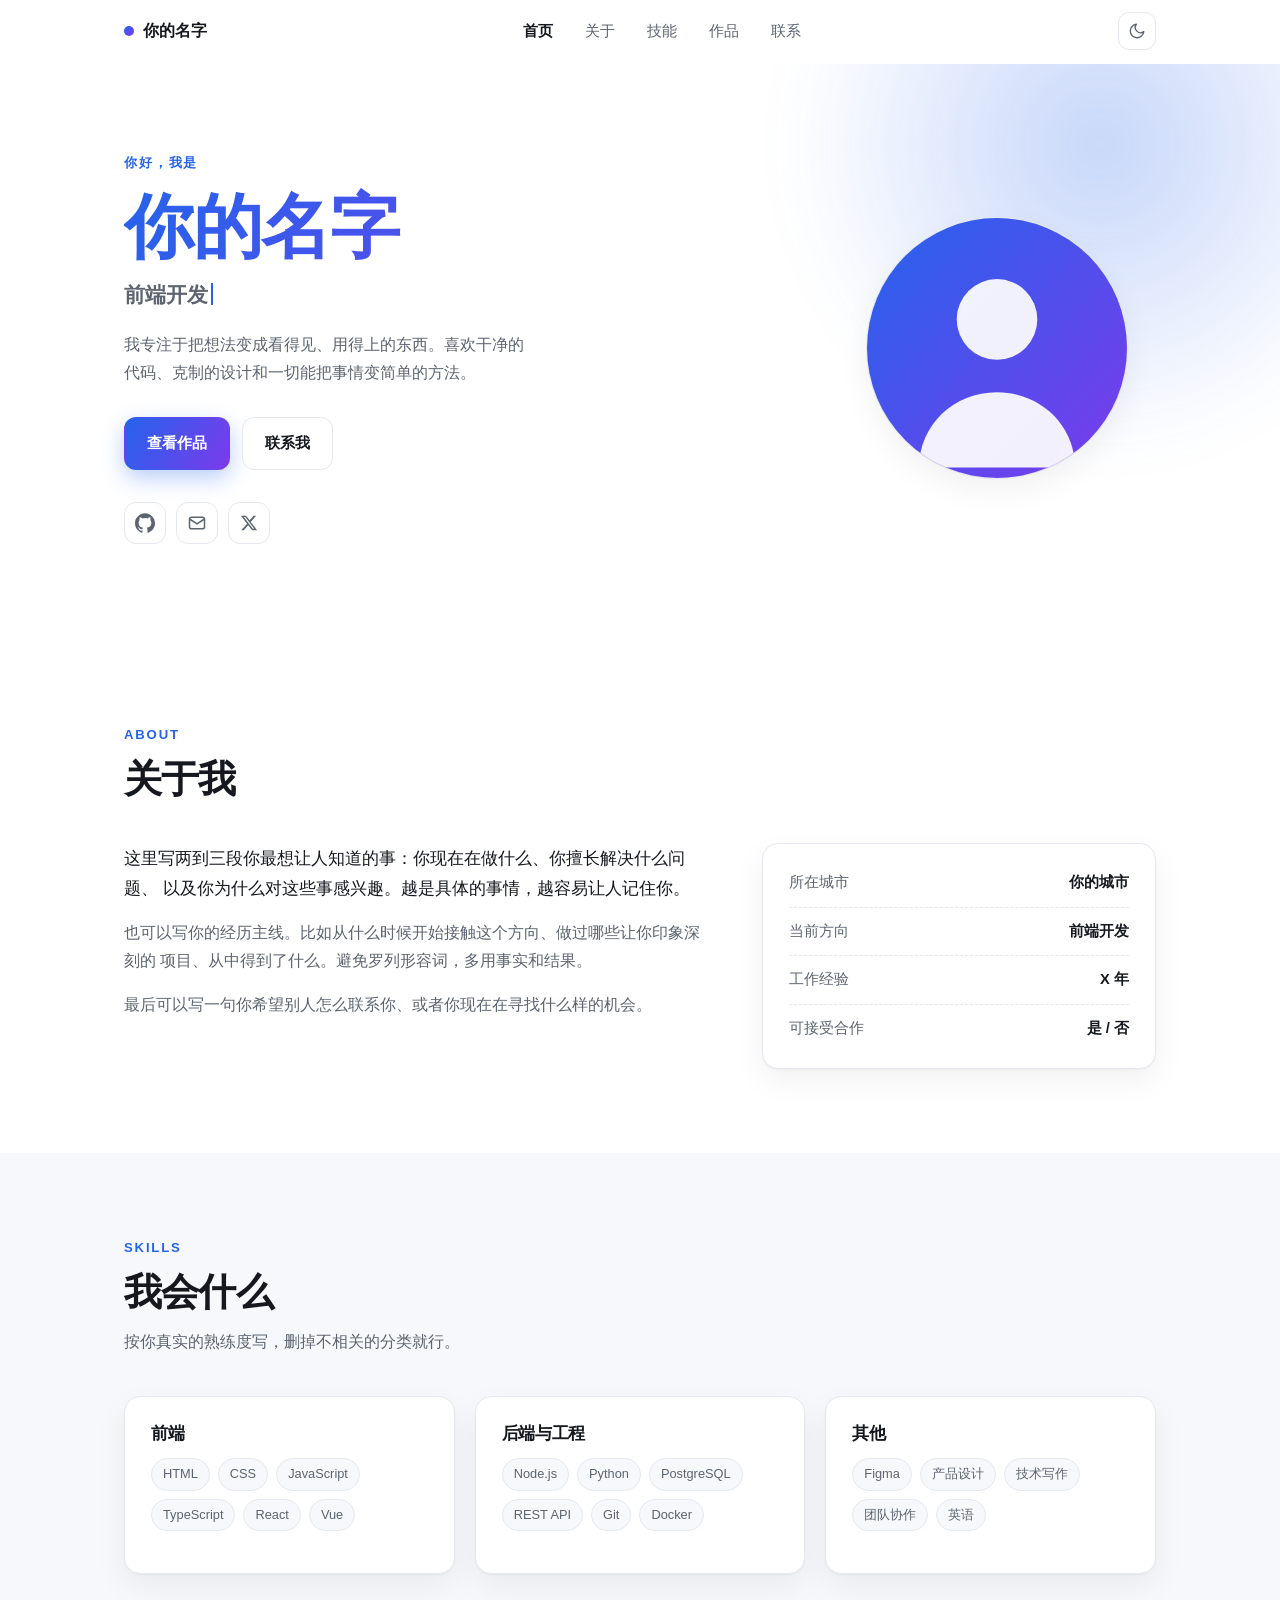
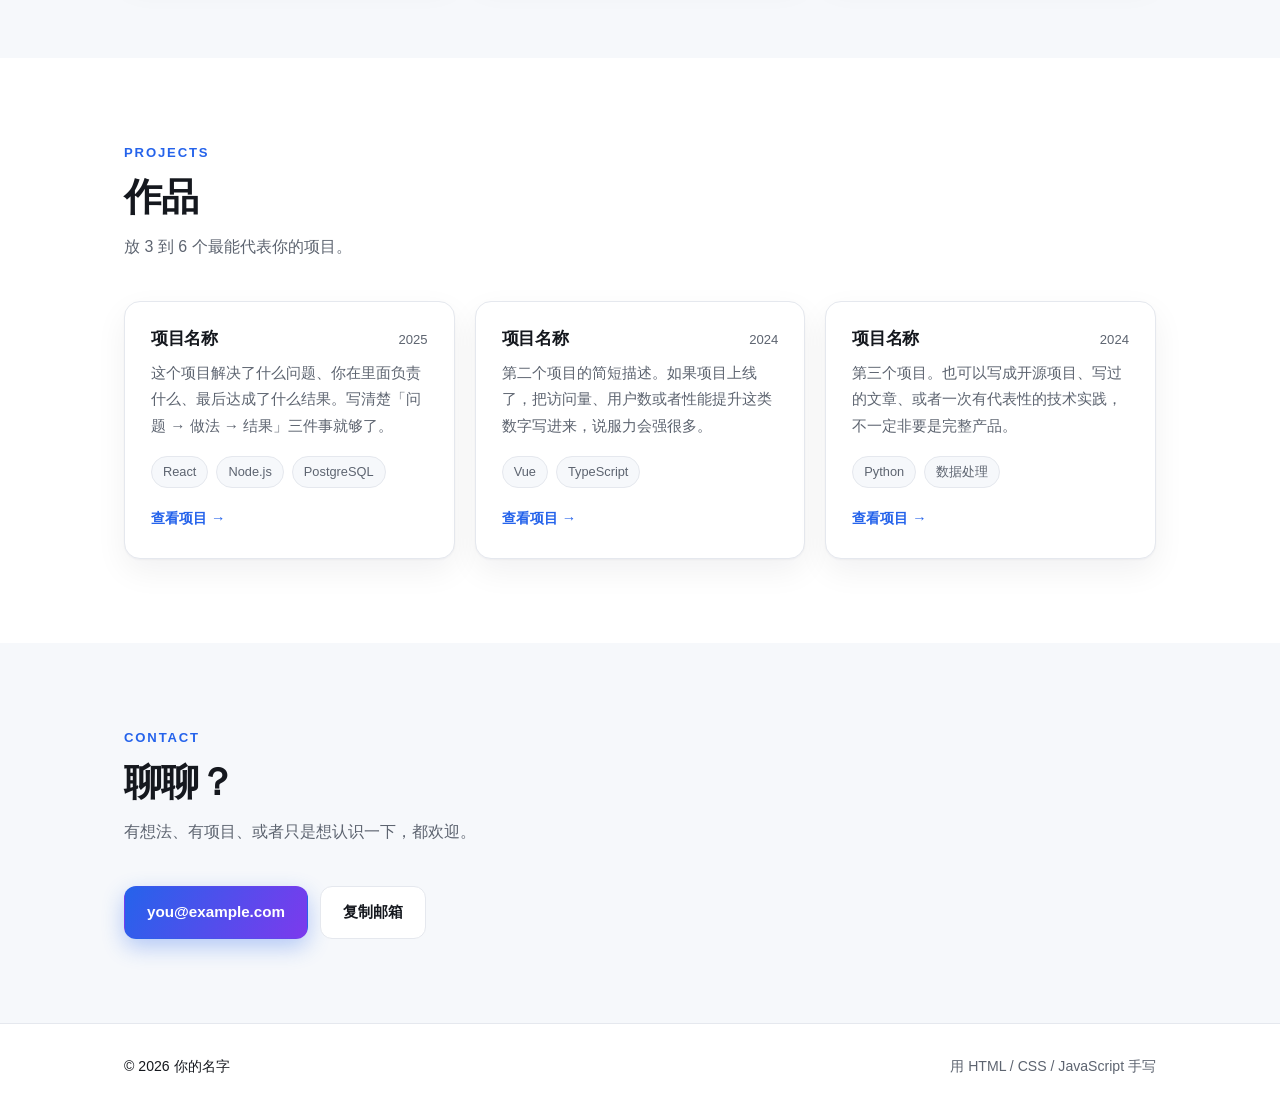
==== index.html @ 3c91c30a "个人主页：首屏、关于、技能、作品、联系方式" ====
<!DOCTYPE html>
<html lang="zh-CN">
<head>
  <meta charset="UTF-8" />
  <meta name="viewport" content="width=device-width, initial-scale=1" />

  <!-- ===== 改这里：浏览器标签页标题 & 搜索引擎描述 ===== -->
  <title>你的名字 | 个人主页</title>
  <meta name="description" content="你的名字的个人主页 —— 一句话介绍你自己。" />

  <link rel="icon" href="data:image/svg+xml,%3Csvg xmlns='http://www.w3.org/2000/svg' viewBox='0 0 100 100'%3E%3Crect width='100' height='100' rx='24' fill='%232563eb'/%3E%3Ctext x='50' y='68' font-size='56' text-anchor='middle' fill='white' font-family='sans-serif'%3EY%3C/text%3E%3C/svg%3E" />

  <link rel="stylesheet" href="styles.css" />

  <!-- 让 CSS 知道 JS 可用；没 JS 时内容直接显示，不会白屏 -->
  <script>document.documentElement.classList.add('js');</script>
</head>

<body>
  <!-- ===================== 顶部导航 ===================== -->
  <header class="site-header" id="site-header">
    <div class="container header-inner">
      <a class="brand" href="#home">
        <span class="brand-dot"></span>
        <span>你的名字</span>
      </a>

      <nav class="nav" id="nav">
        <a href="#home">首页</a>
        <a href="#about">关于</a>
        <a href="#skills">技能</a>
        <a href="#projects">作品</a>
        <a href="#contact">联系</a>
      </nav>

      <div class="header-actions">
        <button class="icon-btn" id="theme-toggle" type="button" aria-label="切换深色 / 浅色主题">
          <svg class="ico-sun" viewBox="0 0 24 24" width="18" height="18" fill="none" stroke="currentColor" stroke-width="1.8" stroke-linecap="round">
            <circle cx="12" cy="12" r="4"></circle>
            <path d="M12 2v2M12 20v2M4.9 4.9l1.4 1.4M17.7 17.7l1.4 1.4M2 12h2M20 12h2M4.9 19.1l1.4-1.4M17.7 6.3l1.4-1.4"></path>
          </svg>
          <svg class="ico-moon" viewBox="0 0 24 24" width="18" height="18" fill="none" stroke="currentColor" stroke-width="1.8" stroke-linecap="round" stroke-linejoin="round">
            <path d="M21 12.8A9 9 0 1 1 11.2 3a7 7 0 0 0 9.8 9.8z"></path>
          </svg>
        </button>

        <button class="icon-btn menu-btn" id="menu-toggle" type="button" aria-label="展开菜单" aria-expanded="false">
          <svg viewBox="0 0 24 24" width="20" height="20" fill="none" stroke="currentColor" stroke-width="1.8" stroke-linecap="round">
            <path d="M4 7h16M4 12h16M4 17h16"></path>
          </svg>
        </button>
      </div>
    </div>
  </header>

  <main>
    <!-- ===================== 首屏 ===================== -->
    <section class="hero" id="home">
      <div class="hero-glow" aria-hidden="true"></div>

      <div class="container hero-inner">
        <div class="hero-text">
          <p class="eyebrow">你好，我是</p>

          <!-- 改成你的名字 -->
          <h1 class="hero-title">你的名字</h1>

          <!-- data-words 用 | 分隔，会轮流打字显示 -->
          <p class="hero-sub">
            <span id="typed" data-words="前端开发|独立开发者|终身学习者">前端开发</span><span class="caret" aria-hidden="true"></span>
          </p>

          <!-- 一句话自我介绍 -->
          <p class="hero-desc">
            我专注于把想法变成看得见、用得上的东西。喜欢干净的代码、克制的设计和一切能把事情变简单的方法。
          </p>

          <div class="hero-actions">
            <a class="btn btn-primary" href="#projects">查看作品</a>
            <a class="btn btn-ghost" href="#contact">联系我</a>
          </div>

          <!-- ===== 社交链接：不需要的直接删掉整行 <li> ===== -->
          <ul class="socials">
            <li>
              <a href="https://github.com/yourname" target="_blank" rel="noopener" aria-label="GitHub" title="GitHub">
                <svg viewBox="0 0 24 24" width="20" height="20" fill="currentColor">
                  <path d="M12 .297c-6.63 0-12 5.373-12 12 0 5.303 3.438 9.8 8.205 11.385.6.113.82-.258.82-.577 0-.285-.01-1.04-.015-2.04-3.338.724-4.042-1.61-4.042-1.61C4.422 18.07 3.633 17.7 3.633 17.7c-1.087-.744.084-.729.084-.729 1.205.084 1.838 1.236 1.838 1.236 1.07 1.835 2.809 1.305 3.495.998.108-.776.417-1.305.76-1.605-2.665-.3-5.466-1.332-5.466-5.93 0-1.31.465-2.38 1.235-3.22-.135-.303-.54-1.523.105-3.176 0 0 1.005-.322 3.3 1.23a11.5 11.5 0 0 1 3-.405c1.02.006 2.04.138 3 .405 2.28-1.552 3.285-1.23 3.285-1.23.645 1.653.24 2.873.12 3.176.765.84 1.23 1.91 1.23 3.22 0 4.61-2.805 5.625-5.475 5.92.42.36.81 1.096.81 2.22 0 1.606-.015 2.896-.015 3.286 0 .315.21.69.825.57C20.565 22.092 24 17.592 24 12.297c0-6.627-5.373-12-12-12"/>
                </svg>
              </a>
            </li>
            <li>
              <a href="mailto:you@example.com" aria-label="邮箱" title="邮箱">
                <svg viewBox="0 0 24 24" width="20" height="20" fill="none" stroke="currentColor" stroke-width="1.8" stroke-linecap="round" stroke-linejoin="round">
                  <rect x="3" y="5" width="18" height="14" rx="2.5"></rect>
                  <path d="M3.5 7.5 12 13l8.5-5.5"></path>
                </svg>
              </a>
            </li>
            <li>
              <a href="https://x.com/yourname" target="_blank" rel="noopener" aria-label="X" title="X">
                <svg viewBox="0 0 24 24" width="18" height="18" fill="currentColor">
                  <path d="M18.244 2.25h3.308l-7.227 8.26 8.502 11.24H16.17l-5.214-6.817L4.99 21.75H1.68l7.73-8.835L1.254 2.25H8.08l4.713 6.231 5.45-6.231zm-1.161 17.52h1.833L7.084 4.126H5.117l11.966 15.644z"/>
                </svg>
              </a>
            </li>
          </ul>
        </div>

        <!-- 想换成真人照片：把 src 改成 avatar.jpg 即可 -->
        <div class="hero-media">
          <img
            class="avatar"
            alt="头像"
            src="data:image/svg+xml,%3Csvg xmlns='http://www.w3.org/2000/svg' viewBox='0 0 200 200'%3E%3Cdefs%3E%3ClinearGradient id='g' x1='0' y1='0' x2='1' y2='1'%3E%3Cstop offset='0' stop-color='%232563eb'/%3E%3Cstop offset='1' stop-color='%237c3aed'/%3E%3C/linearGradient%3E%3C/defs%3E%3Crect width='200' height='200' fill='url(%23g)'/%3E%3Ccircle cx='100' cy='78' r='31' fill='white' fill-opacity='.92'/%3E%3Cpath d='M40 192c0-33 27-58 60-58s60 25 60 58z' fill='white' fill-opacity='.92'/%3E%3C/svg%3E"
          />
        </div>
      </div>
    </section>

    <!-- ===================== 关于我 ===================== -->
    <section class="section" id="about">
      <div class="container">
        <header class="section-head reveal">
          <p class="eyebrow">About</p>
          <h2>关于我</h2>
        </header>

        <div class="about-grid">
          <div class="about-body reveal">
            <p>
              这里写两到三段你最想让人知道的事：你现在在做什么、你擅长解决什么问题、
              以及你为什么对这些事感兴趣。越是具体的事情，越容易让人记住你。
            </p>
            <p>
              也可以写你的经历主线。比如从什么时候开始接触这个方向、做过哪些让你印象深刻的
              项目、从中得到了什么。避免罗列形容词，多用事实和结果。
            </p>
            <p>
              最后可以写一句你希望别人怎么联系你、或者你现在在寻找什么样的机会。
            </p>
          </div>

          <dl class="facts reveal">
            <div><dt>所在城市</dt><dd>你的城市</dd></div>
            <div><dt>当前方向</dt><dd>前端开发</dd></div>
            <div><dt>工作经验</dt><dd>X 年</dd></div>
            <div><dt>可接受合作</dt><dd>是 / 否</dd></div>
          </dl>
        </div>
      </div>
    </section>

    <!-- ===================== 技能 ===================== -->
    <section class="section section-alt" id="skills">
      <div class="container">
        <header class="section-head reveal">
          <p class="eyebrow">Skills</p>
          <h2>我会什么</h2>
          <p class="lead">按你真实的熟练度写，删掉不相关的分类就行。</p>
        </header>

        <div class="cards">
          <article class="card reveal">
            <h3>前端</h3>
            <ul class="chips">
              <li>HTML</li><li>CSS</li><li>JavaScript</li><li>TypeScript</li><li>React</li><li>Vue</li>
            </ul>
          </article>

          <article class="card reveal">
            <h3>后端与工程</h3>
            <ul class="chips">
              <li>Node.js</li><li>Python</li><li>PostgreSQL</li><li>REST API</li><li>Git</li><li>Docker</li>
            </ul>
          </article>

          <article class="card reveal">
            <h3>其他</h3>
            <ul class="chips">
              <li>Figma</li><li>产品设计</li><li>技术写作</li><li>团队协作</li><li>英语</li>
            </ul>
          </article>
        </div>
      </div>
    </section>

    <!-- ===================== 作品 ===================== -->
    <section class="section" id="projects">
      <div class="container">
        <header class="section-head reveal">
          <p class="eyebrow">Projects</p>
          <h2>作品</h2>
          <p class="lead">放 3 到 6 个最能代表你的项目。</p>
        </header>

        <div class="cards">
          <article class="card project reveal">
            <div class="project-top">
              <h3>项目名称</h3>
              <span class="year">2025</span>
            </div>
            <p>这个项目解决了什么问题、你在里面负责什么、最后达成了什么结果。写清楚「问题 → 做法 → 结果」三件事就够了。</p>
            <ul class="chips">
              <li>React</li><li>Node.js</li><li>PostgreSQL</li>
            </ul>
            <a class="card-link" href="#" target="_blank" rel="noopener">查看项目 →</a>
          </article>

          <article class="card project reveal">
            <div class="project-top">
              <h3>项目名称</h3>
              <span class="year">2024</span>
            </div>
            <p>第二个项目的简短描述。如果项目上线了，把访问量、用户数或者性能提升这类数字写进来，说服力会强很多。</p>
            <ul class="chips">
              <li>Vue</li><li>TypeScript</li>
            </ul>
            <a class="card-link" href="#" target="_blank" rel="noopener">查看项目 →</a>
          </article>

          <article class="card project reveal">
            <div class="project-top">
              <h3>项目名称</h3>
              <span class="year">2024</span>
            </div>
            <p>第三个项目。也可以写成开源项目、写过的文章、或者一次有代表性的技术实践，不一定非要是完整产品。</p>
            <ul class="chips">
              <li>Python</li><li>数据处理</li>
            </ul>
            <a class="card-link" href="#" target="_blank" rel="noopener">查看项目 →</a>
          </article>
        </div>
      </div>
    </section>

    <!-- ===================== 联系 ===================== -->
    <section class="section section-alt" id="contact">
      <div class="container">
        <header class="section-head reveal">
          <p class="eyebrow">Contact</p>
          <h2>聊聊？</h2>
          <p class="lead">有想法、有项目、或者只是想认识一下，都欢迎。</p>
        </header>

        <div class="contact-actions reveal">
          <a class="btn btn-primary" href="mailto:you@example.com">you@example.com</a>
          <button class="btn btn-ghost" id="copy-email" type="button" data-email="you@example.com">复制邮箱</button>
        </div>
      </div>
    </section>
  </main>

  <!-- ===================== 页脚 ===================== -->
  <footer class="site-footer">
    <div class="container footer-inner">
      <p>© <span id="year"></span> 你的名字</p>
      <p class="muted">用 HTML / CSS / JavaScript 手写</p>
    </div>
  </footer>

  <script src="script.js"></script>
</body>
</html>
---- styles.css ----
/* ============================================================
   主题变量 —— 想换配色，改这里的颜色值就行
   ============================================================ */
:root {
  --bg:        #ffffff;
  --bg-alt:    #f6f8fb;
  --surface:   #ffffff;
  --text:      #15181e;
  --muted:     #5d6470;
  --border:    #e5e8ee;
  --accent:    #2563eb;
  --accent-2:  #7c3aed;
  --shadow:    0 1px 2px rgba(16, 24, 40, .04), 0 12px 32px rgba(16, 24, 40, .06);
  --radius:    16px;
  --header-h:  64px;
}

html[data-theme="dark"] {
  --bg:        #0c1016;
  --bg-alt:    #111721;
  --surface:   #151c27;
  --text:      #e7edf5;
  --muted:     #98a2b3;
  --border:    #232c3a;
  --accent:    #6ea8fe;
  --accent-2:  #b18cff;
  --shadow:    0 1px 2px rgba(0, 0, 0, .3), 0 14px 36px rgba(0, 0, 0, .35);
}

/* ============================================================
   基础
   ============================================================ */
*, *::before, *::after { box-sizing: border-box; }

html {
  scroll-behavior: smooth;
  -webkit-text-size-adjust: 100%;
}

body {
  margin: 0;
  background: var(--bg);
  color: var(--text);
  font-family: -apple-system, BlinkMacSystemFont, "Segoe UI", "PingFang SC",
               "Hiragino Sans GB", "Microsoft YaHei", "Noto Sans SC", sans-serif;
  font-size: 16px;
  line-height: 1.75;
  -webkit-font-smoothing: antialiased;
  transition: background .3s ease, color .3s ease;
}

img { max-width: 100%; display: block; }
a { color: inherit; text-decoration: none; }

h1, h2, h3 { line-height: 1.25; margin: 0; letter-spacing: -.02em; }

.container {
  width: 100%;
  max-width: 1080px;
  margin: 0 auto;
  padding: 0 24px;
}

.muted { color: var(--muted); }

.eyebrow {
  margin: 0 0 8px;
  font-size: .82rem;
  font-weight: 600;
  letter-spacing: .14em;
  text-transform: uppercase;
  color: var(--accent);
}

/* ============================================================
   顶部导航
   ============================================================ */
.site-header {
  position: sticky;
  top: 0;
  z-index: 50;
  height: var(--header-h);
  display: flex;
  align-items: center;
  backdrop-filter: saturate(180%) blur(12px);
  background: color-mix(in srgb, var(--bg) 78%, transparent);
  border-bottom: 1px solid transparent;
  transition: border-color .3s ease, background .3s ease;
}

.site-header.scrolled { border-bottom-color: var(--border); }

.header-inner {
  display: flex;
  align-items: center;
  justify-content: space-between;
  gap: 16px;
}

.brand {
  display: inline-flex;
  align-items: center;
  gap: 9px;
  font-weight: 700;
  letter-spacing: -.01em;
}

.brand-dot {
  width: 10px;
  height: 10px;
  border-radius: 50%;
  background: linear-gradient(135deg, var(--accent), var(--accent-2));
}

.nav {
  display: flex;
  gap: 4px;
}

.nav a {
  position: relative;
  padding: 8px 14px;
  border-radius: 10px;
  font-size: .94rem;
  color: var(--muted);
  transition: color .2s ease, background .2s ease;
}

.nav a:hover { color: var(--text); background: var(--bg-alt); }
.nav a.active { color: var(--text); font-weight: 600; }

.header-actions { display: flex; gap: 8px; }

.icon-btn {
  display: inline-flex;
  align-items: center;
  justify-content: center;
  width: 38px;
  height: 38px;
  padding: 0;
  border: 1px solid var(--border);
  border-radius: 11px;
  background: var(--surface);
  color: var(--muted);
  cursor: pointer;
  transition: color .2s ease, border-color .2s ease, transform .2s ease;
}

.icon-btn:hover { color: var(--text); border-color: color-mix(in srgb, var(--accent) 45%, var(--border)); }
.icon-btn:active { transform: scale(.94); }

/* 主题按钮：浅色显示月亮（点了变深色），深色显示太阳 */
.ico-sun { display: none; }
html[data-theme="dark"] .ico-sun { display: block; }
html[data-theme="dark"] .ico-moon { display: none; }

.menu-btn { display: none; }

/* ============================================================
   首屏
   ============================================================ */
.hero {
  position: relative;
  overflow: hidden;
  padding: 88px 0 96px;
  scroll-margin-top: var(--header-h);
}

.hero-glow {
  position: absolute;
  top: -280px;
  right: -180px;
  width: 720px;
  height: 720px;
  border-radius: 50%;
  background: radial-gradient(circle at center,
              color-mix(in srgb, var(--accent) 26%, transparent) 0%,
              transparent 62%);
  filter: blur(24px);
  pointer-events: none;
}

.hero-inner {
  position: relative;
  display: grid;
  grid-template-columns: 1.35fr .65fr;
  align-items: center;
  gap: 56px;
}

.hero-title {
  margin: 0 0 6px;
  font-size: clamp(2.6rem, 6.2vw, 4.4rem);
  font-weight: 800;
  background: linear-gradient(120deg, var(--accent), var(--accent-2));
  -webkit-background-clip: text;
  background-clip: text;
  color: transparent;
}

.hero-sub {
  margin: 0 0 18px;
  font-size: clamp(1.05rem, 2vw, 1.3rem);
  font-weight: 600;
  color: var(--muted);
  min-height: 1.6em;
}

.caret {
  display: inline-block;
  width: 2px;
  height: 1.05em;
  margin-left: 3px;
  vertical-align: -.14em;
  background: var(--accent);
  animation: blink 1s steps(2, start) infinite;
}

@keyframes blink { to { opacity: 0; } }

.hero-desc {
  max-width: 46ch;
  margin: 0 0 30px;
  color: var(--muted);
}

.hero-actions { display: flex; flex-wrap: wrap; gap: 12px; margin-bottom: 32px; }

/* 按钮 */
.btn {
  display: inline-flex;
  align-items: center;
  justify-content: center;
  gap: 8px;
  padding: 12px 22px;
  border: 1px solid transparent;
  border-radius: 12px;
  font: inherit;
  font-size: .95rem;
  font-weight: 600;
  cursor: pointer;
  transition: transform .18s ease, box-shadow .22s ease, background .22s ease, border-color .22s ease;
}

.btn-primary {
  background: linear-gradient(120deg, var(--accent), var(--accent-2));
  color: #fff;
  box-shadow: 0 8px 22px color-mix(in srgb, var(--accent) 32%, transparent);
}

.btn-primary:hover { transform: translateY(-2px); box-shadow: 0 12px 28px color-mix(in srgb, var(--accent) 40%, transparent); }

.btn-ghost {
  background: var(--surface);
  border-color: var(--border);
  color: var(--text);
}

.btn-ghost:hover { transform: translateY(-2px); border-color: color-mix(in srgb, var(--accent) 45%, var(--border)); }

/* 社交图标 */
.socials {
  display: flex;
  gap: 10px;
  padding: 0;
  margin: 0;
  list-style: none;
}

.socials a {
  display: inline-flex;
  align-items: center;
  justify-content: center;
  width: 42px;
  height: 42px;
  border: 1px solid var(--border);
  border-radius: 12px;
  color: var(--muted);
  background: var(--surface);
  transition: color .2s ease, transform .2s ease, border-color .2s ease, box-shadow .2s ease;
}

.socials a:hover {
  color: var(--accent);
  transform: translateY(-3px);
  border-color: color-mix(in srgb, var(--accent) 45%, var(--border));
  box-shadow: var(--shadow);
}

/* 头像 */
.hero-media { display: flex; justify-content: center; }

.avatar {
  width: min(260px, 62vw);
  aspect-ratio: 1;
  object-fit: cover;
  border-radius: 50%;
  box-shadow: 0 0 0 1px var(--border), var(--shadow);
}

/* ============================================================
   通用区块
   ============================================================ */
.section {
  padding: 84px 0;
  scroll-margin-top: var(--header-h);
}

.section-alt { background: var(--bg-alt); }

.section-head { margin-bottom: 40px; }
.section-head h2 { font-size: clamp(1.7rem, 3.6vw, 2.4rem); font-weight: 800; }
.section-head .lead { margin: 12px 0 0; color: var(--muted); max-width: 56ch; }

/* 关于我 */
.about-grid {
  display: grid;
  grid-template-columns: 1.5fr 1fr;
  gap: 48px;
  align-items: start;
}

.about-body p { margin: 0 0 16px; color: var(--muted); }
.about-body p:first-child { color: var(--text); font-size: 1.08rem; }

.facts {
  margin: 0;
  padding: 26px;
  border: 1px solid var(--border);
  border-radius: var(--radius);
  background: var(--surface);
  box-shadow: var(--shadow);
}

.facts > div {
  display: flex;
  justify-content: space-between;
  gap: 16px;
  padding: 11px 0;
  border-bottom: 1px dashed var(--border);
}

.facts > div:last-child { border-bottom: 0; padding-bottom: 0; }
.facts > div:first-child { padding-top: 0; }

.facts dt { color: var(--muted); font-size: .92rem; }
.facts dd { margin: 0; font-weight: 600; font-size: .92rem; }

/* 卡片网格 */
.cards {
  display: grid;
  grid-template-columns: repeat(auto-fit, minmax(260px, 1fr));
  gap: 20px;
}

.card {
  padding: 26px;
  border: 1px solid var(--border);
  border-radius: var(--radius);
  background: var(--surface);
  box-shadow: var(--shadow);
  transition: transform .25s ease, border-color .25s ease;
}

.card:hover { transform: translateY(-4px); border-color: color-mix(in srgb, var(--accent) 38%, var(--border)); }
.card h3 { font-size: 1.08rem; margin-bottom: 14px; }
.card p { margin: 0 0 16px; color: var(--muted); font-size: .95rem; }

.project-top {
  display: flex;
  align-items: baseline;
  justify-content: space-between;
  gap: 12px;
}

.project-top h3 { margin-bottom: 10px; }
.year { color: var(--muted); font-size: .82rem; font-variant-numeric: tabular-nums; }

.chips {
  display: flex;
  flex-wrap: wrap;
  gap: 8px;
  padding: 0;
  margin: 0 0 16px;
  list-style: none;
}

.chips li {
  padding: 4px 11px;
  border: 1px solid var(--border);
  border-radius: 999px;
  background: var(--bg-alt);
  font-size: .8rem;
  color: var(--muted);
}

.card-link {
  font-size: .9rem;
  font-weight: 600;
  color: var(--accent);
}

.card-link:hover { text-decoration: underline; }

/* 联系 */
.contact-actions { display: flex; flex-wrap: wrap; gap: 12px; }

/* ============================================================
   页脚
   ============================================================ */
.site-footer {
  border-top: 1px solid var(--border);
  padding: 30px 0;
}

.footer-inner {
  display: flex;
  align-items: center;
  justify-content: space-between;
  gap: 12px;
  flex-wrap: wrap;
  font-size: .88rem;
}

.footer-inner p { margin: 0; }

/* ============================================================
   滚动出现动画
   注意：只有 JS 可用时（html.js）才隐藏元素。
   否则脚本没跑起来，下半页会一直看不见。
   ============================================================ */
html.js .reveal {
  opacity: 0;
  transform: translateY(22px);
  transition: opacity .7s cubic-bezier(.22,.61,.36,1), transform .7s cubic-bezier(.22,.61,.36,1);
}

html.js .reveal.in { opacity: 1; transform: none; }

/* ============================================================
   响应式
   ============================================================ */
@media (max-width: 860px) {
  .hero { padding: 56px 0 72px; }

  .hero-inner {
    grid-template-columns: 1fr;
    gap: 36px;
    text-align: center;
  }

  .hero-media { order: -1; }
  .hero-desc { margin-inline: auto; }
  .hero-actions, .socials { justify-content: center; }

  .about-grid { grid-template-columns: 1fr; gap: 28px; }

  .menu-btn { display: inline-flex; }

  .nav {
    position: absolute;
    top: calc(var(--header-h) + 8px);
    right: 24px;
    left: 24px;
    flex-direction: column;
    gap: 2px;
    padding: 10px;
    border: 1px solid var(--border);
    border-radius: var(--radius);
    background: var(--surface);
    box-shadow: var(--shadow);
    opacity: 0;
    transform: translateY(-8px);
    pointer-events: none;
    transition: opacity .2s ease, transform .2s ease;
  }

  .nav.open { opacity: 1; transform: none; pointer-events: auto; }
  .nav a { padding: 11px 14px; border-radius: 10px; }
}

@media (max-width: 520px) {
  .section { padding: 62px 0; }
  .container { padding: 0 18px; }
  .card { padding: 22px; }
}

/* 尊重系统「减少动态效果」设置 */
@media (prefers-reduced-motion: reduce) {
  html { scroll-behavior: auto; }
  *, *::before, *::after {
    animation-duration: .001ms !important;
    transition-duration: .001ms !important;
  }
  html.js .reveal { opacity: 1; transform: none; }
}
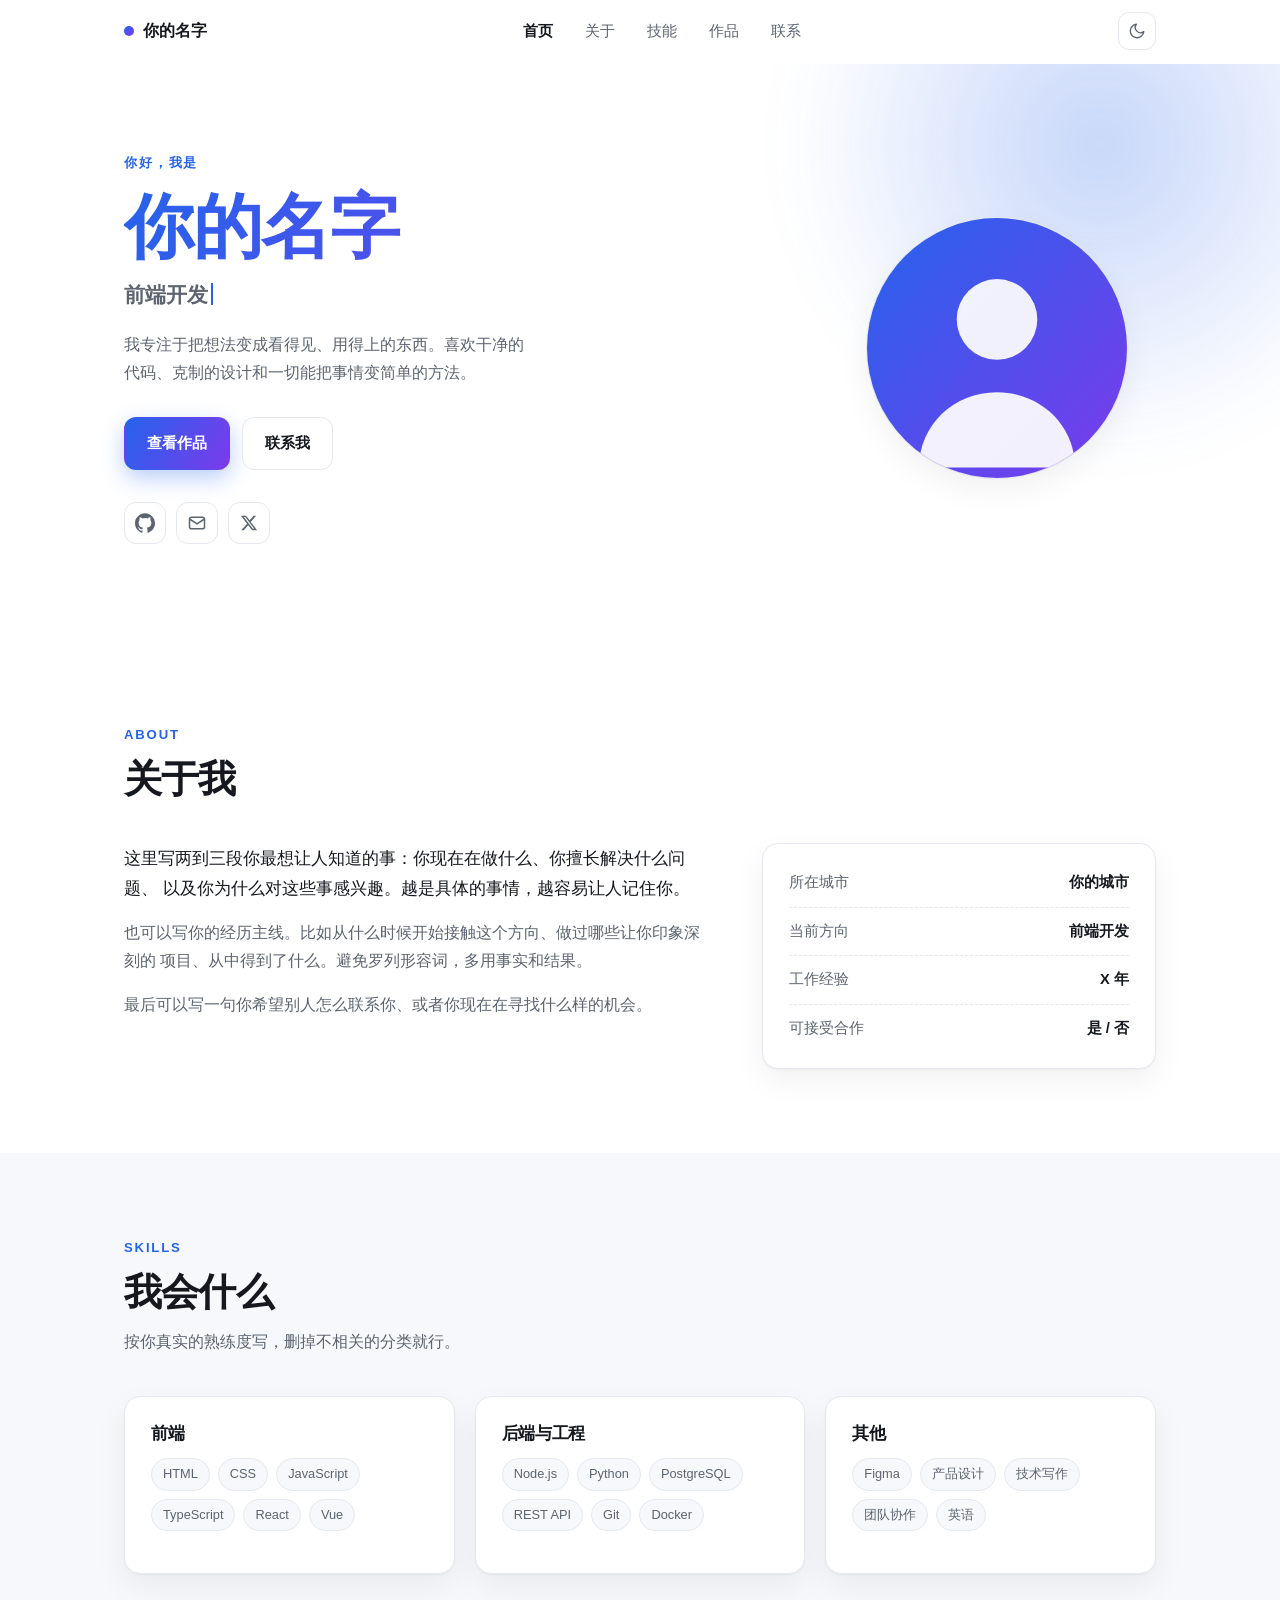
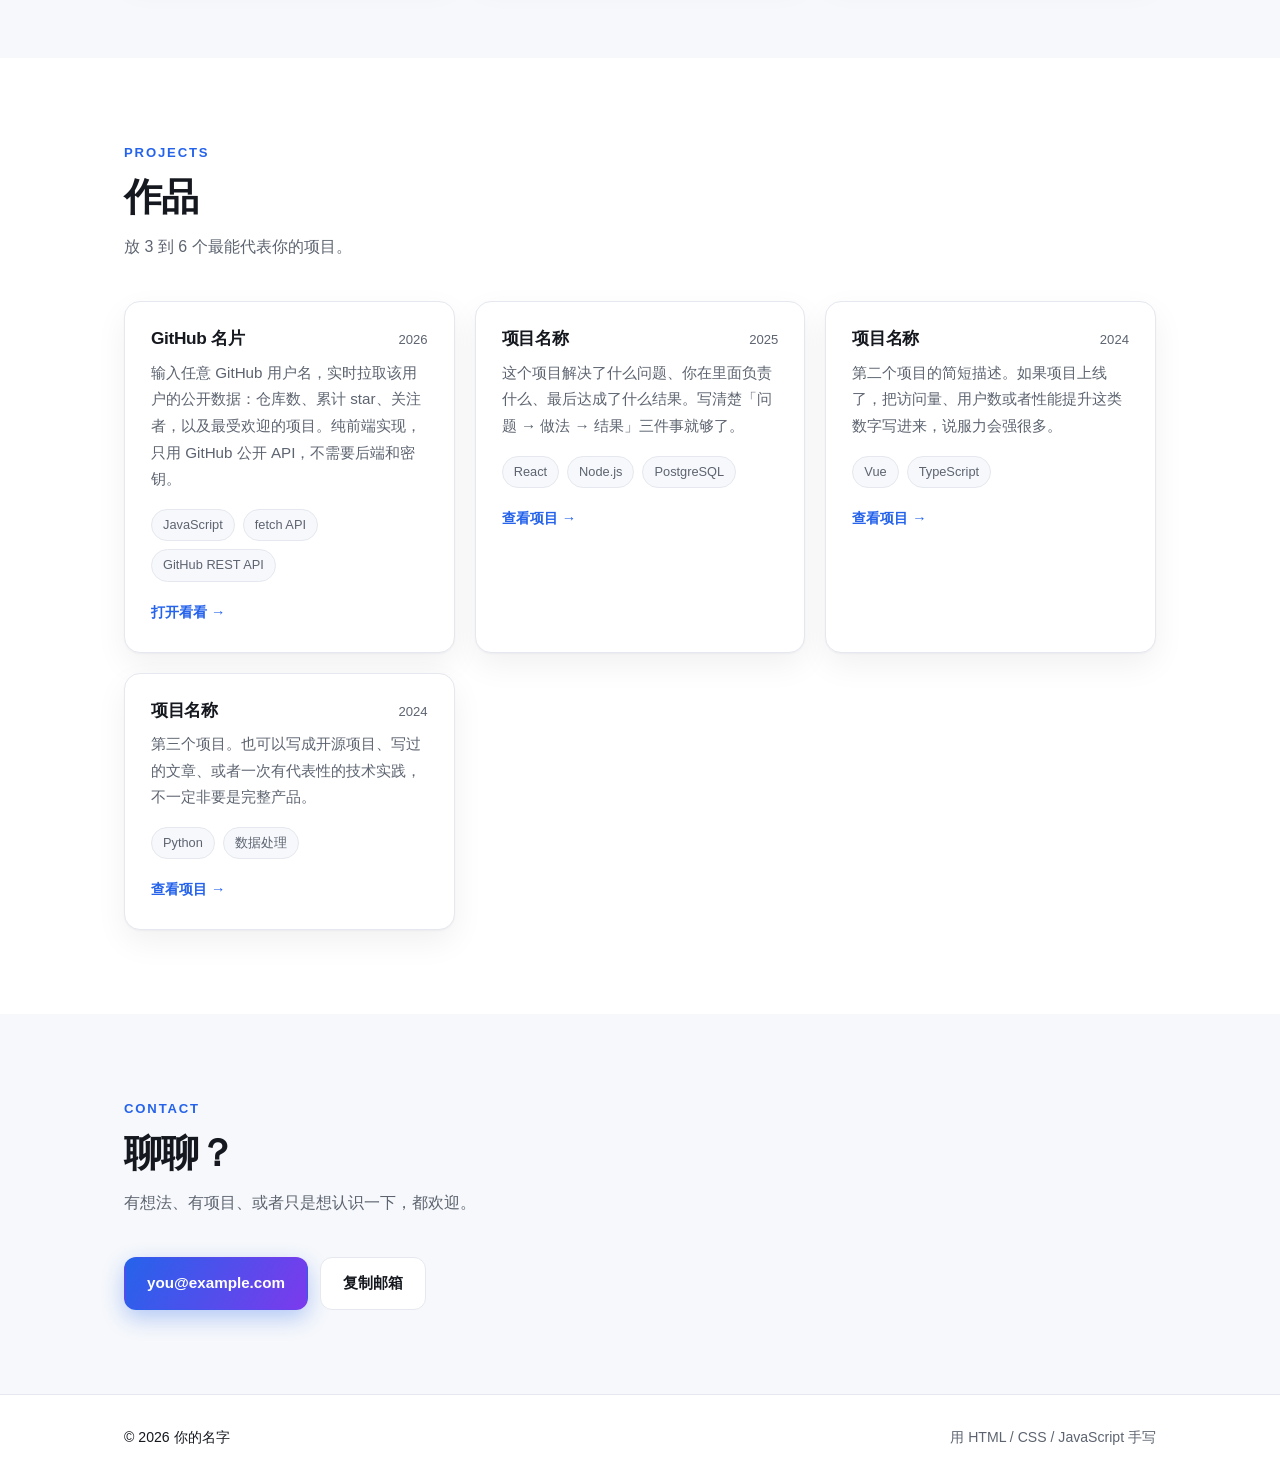
==== commit ee30b064: "新增 GitHub 名片小工具" ====
--- a/index.html
+++ b/index.html
@@ -195,6 +195,19 @@
         </header>
 
         <div class="cards">
+          <!-- 这是真做出来的项目，不是占位内容 -->
+          <article class="card project reveal">
+            <div class="project-top">
+              <h3>GitHub 名片</h3>
+              <span class="year">2026</span>
+            </div>
+            <p>输入任意 GitHub 用户名，实时拉取该用户的公开数据：仓库数、累计 star、关注者，以及最受欢迎的项目。纯前端实现，只用 GitHub 公开 API，不需要后端和密钥。</p>
+            <ul class="chips">
+              <li>JavaScript</li><li>fetch API</li><li>GitHub REST API</li>
+            </ul>
+            <a class="card-link" href="github-card/">打开看看 →</a>
+          </article>
+
           <article class="card project reveal">
             <div class="project-top">
               <h3>项目名称</h3>
